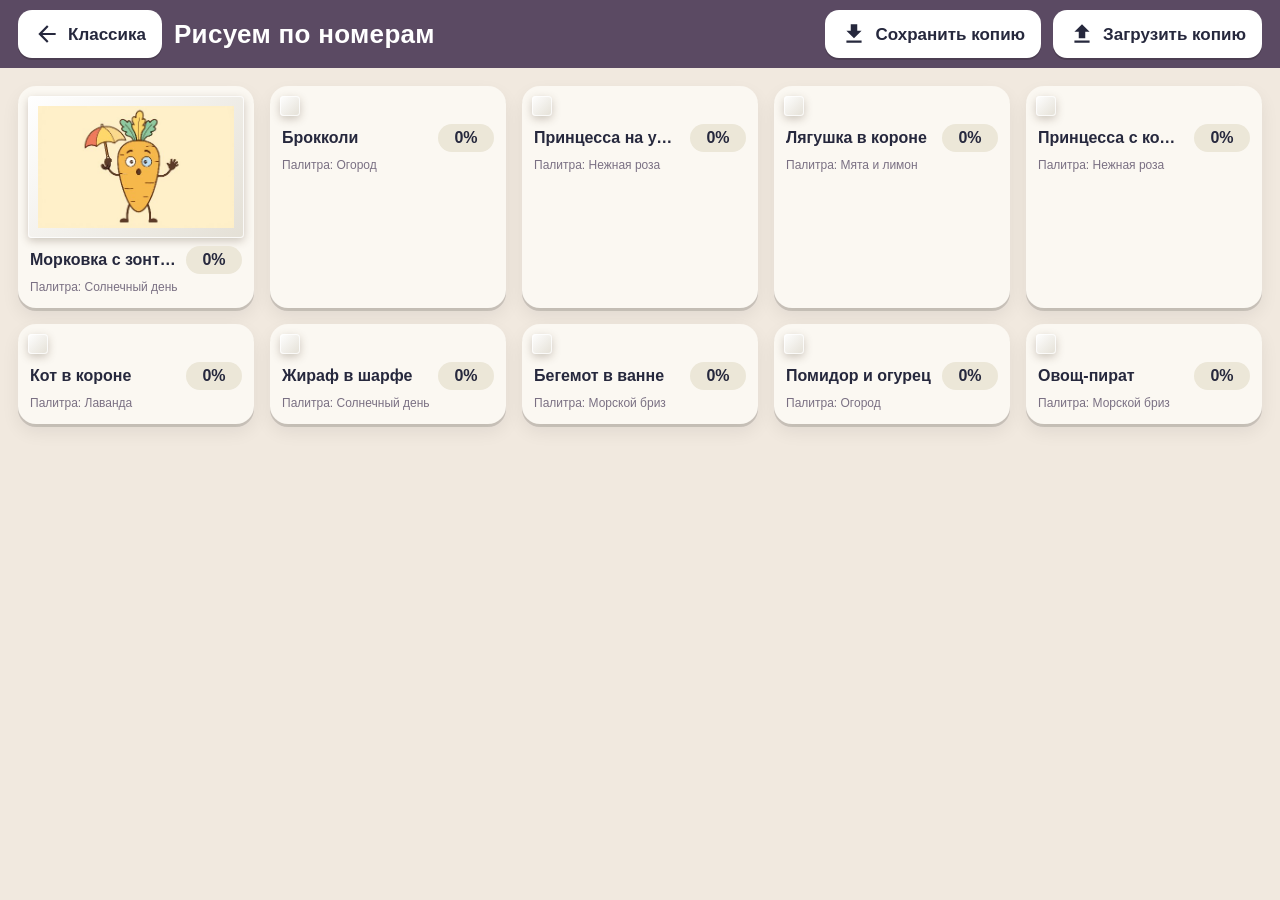
==== kit.html @ 69a75366 "Вариант «набор»: рисуем по номерам кистью, рамка, цветные контуры, 10 баночек Co-Authored-By: Claude" ====
<!doctype html>
<html lang="ru">
<head>
<meta charset="utf-8">
<meta name="viewport" content="width=device-width, initial-scale=1, maximum-scale=1, user-scalable=no, viewport-fit=cover">
<meta name="theme-color" content="#5b4a63">
<meta name="mobile-web-app-capable" content="yes">
<title>Рисуем по номерам</title>
<link rel="manifest" href="manifest.json">
<link rel="icon" href="icons/icon-192.png" type="image/png">
<link rel="stylesheet" href="css/style.css">
<link rel="stylesheet" href="css/kit.css">
</head>
<body class="kit">

<!-- ============ Галерея набора ============ -->
<section id="gallery" class="screen">
  <header class="gbar">
    <a class="btn" href="./" aria-label="Классический вариант"><svg viewBox="0 0 24 24"><path d="M20 11H7.83l5.59-5.59L12 4l-8 8 8 8 1.41-1.41L7.83 13H20v-2z"/></svg><span>Классика</span></a>
    <h1>Рисуем по номерам</h1>
    <span id="offline-badge" class="badge" hidden>Работает без интернета</span>
    <div class="spacer"></div>
    <button id="btn-export" class="btn"><svg viewBox="0 0 24 24"><path d="M19 9h-4V3H9v6H5l7 7 7-7zM5 18v2h14v-2H5z"/></svg><span>Сохранить копию</span></button>
    <button id="btn-import" class="btn"><svg viewBox="0 0 24 24"><path d="M9 16h6v-6h4l-7-7-7 7h4zm-4 2h14v2H5z"/></svg><span>Загрузить копию</span></button>
    <input id="file-import" type="file" accept=".json,application/json" hidden>
  </header>
  <main id="grid" class="grid kitgrid"></main>
</section>

<!-- ============ Холст ============ -->
<section id="paint" class="screen" hidden>
  <div class="stage">
    <div class="topbar">
      <button id="btn-back" class="btn"><svg viewBox="0 0 24 24"><path d="M20 11H7.83l5.59-5.59L12 4l-8 8 8 8 1.41-1.41L7.83 13H20v-2z"/></svg><span>Галерея</span></button>
      <button id="btn-undo" class="btn" aria-label="Отмена"><svg viewBox="0 0 24 24"><path d="M12.5 8c-2.65 0-5.05.99-6.9 2.6L2 7v9h9l-3.62-3.62c1.39-1.16 3.16-1.88 5.12-1.88 3.54 0 6.55 2.31 7.6 5.5l2.37-.78C21.08 11.03 17.15 8 12.5 8z"/></svg><span>Отмена</span></button>
      <button id="btn-redo" class="btn" aria-label="Повтор"><svg viewBox="0 0 24 24"><path d="M18.4 10.6C16.55 8.99 14.15 8 11.5 8c-4.65 0-8.58 3.03-9.96 7.22L3.9 16c1.05-3.19 4.05-5.5 7.6-5.5 1.95 0 3.73.72 5.12 1.88L13 16h9V7l-3.6 3.6z"/></svg><span>Повтор</span></button>
      <div class="seg" role="group" aria-label="Инструмент">
        <button class="segbtn tool" data-tool="b0" aria-label="Тонкая кисть"><i class="dot" style="width:10px;height:10px"></i></button>
        <button class="segbtn tool" data-tool="b1" aria-label="Средняя кисть"><i class="dot" style="width:18px;height:18px"></i></button>
        <button class="segbtn tool" data-tool="b2" aria-label="Толстая кисть"><i class="dot" style="width:28px;height:28px"></i></button>
        <button class="segbtn tool" data-tool="fill" aria-label="Залить область"><svg viewBox="0 0 24 24"><path d="M16.56 8.94L7.62 0 6.21 1.41l2.38 2.38-5.15 5.15c-.59.59-.59 1.54 0 2.12l5.5 5.5c.29.29.68.44 1.06.44s.77-.15 1.06-.44l5.5-5.5c.59-.58.59-1.53 0-2.12zM5.21 10L10 5.21 14.79 10H5.21zM19 11.5s-2 2.17-2 3.5c0 1.1.9 2 2 2s2-.9 2-2c0-1.33-2-3.5-2-3.5z"/></svg></button>
      </div>
      <button id="btn-hint" class="btn accent" aria-label="Подсказка"><svg viewBox="0 0 24 24"><path d="M9 21c0 .55.45 1 1 1h4c.55 0 1-.45 1-1v-1H9v1zm3-19C8.14 2 5 5.14 5 9c0 2.38 1.19 4.47 3 5.74V17c0 .55.45 1 1 1h6c.55 0 1-.45 1-1v-2.26c1.81-1.27 3-3.36 3-5.74 0-3.86-3.14-7-7-7z"/></svg><span>Подсказка</span></button>
      <div class="spacer"></div>
      <span id="pct" class="pct">0%</span>
      <button id="btn-clear" class="btn" aria-label="Очистить"><svg viewBox="0 0 24 24"><path d="M6 19c0 1.1.9 2 2 2h8c1.1 0 2-.9 2-2V7H6v12zM19 4h-3.5l-1-1h-5l-1 1H5v2h14V4z"/></svg></button>
    </div>
    <div id="host" class="canvas-host">
      <canvas id="cv"></canvas>
      <div class="zoombtns">
        <button id="z-in" class="btn sq" aria-label="Приблизить"><svg viewBox="0 0 24 24"><path d="M19 13h-6v6h-2v-6H5v-2h6V5h2v6h6v2z"/></svg></button>
        <button id="z-out" class="btn sq" aria-label="Отдалить"><svg viewBox="0 0 24 24"><path d="M19 13H5v-2h14v2z"/></svg></button>
        <button id="z-fit" class="btn sq" aria-label="Сбросить масштаб"><svg viewBox="0 0 24 24"><path d="M7 14H5v5h5v-2H7v-3zm-2-4h2V7h3V5H5v5zm12 7h-3v2h5v-5h-2v3zM14 5v2h3v3h2V5h-5z"/></svg></button>
      </div>
      <div id="loading" class="loading" hidden><div class="spinner"></div><div id="loading-text">Готовлю картинку…</div></div>
    </div>
  </div>
  <aside id="palette" class="panel kitpanel" aria-label="Баночки с краской"></aside>
</section>

<div id="toast" class="toast" role="status" aria-live="polite"></div>

<div id="modal" class="modal" hidden>
  <div class="dialog">
    <h2 id="modal-title"></h2>
    <p id="modal-text"></p>
    <div class="dlg-btns">
      <button id="modal-cancel" class="btn">Отмена</button>
      <button id="modal-ok" class="btn accent">Да</button>
    </div>
  </div>
</div>

<script type="module" src="js/kit.js"></script>
</body>
</html>
---- css/style.css ----
:root {
  --bg: #f3efe6;
  --ink: #26283d;
  --bar: #2b2f4a;
  --bar-ink: #ffffff;
  --btn: #ffffff;
  --btn-ink: #26283d;
  --accent: #ff8a3d;
  --accent-ink: #ffffff;
  --ok: #2e9e4f;
  --line: #d9d3c3;
  --cell: clamp(48px, 6.6vh, 60px);
}
* { box-sizing: border-box; -webkit-tap-highlight-color: transparent; }
html, body { margin: 0; height: 100%; overflow: hidden; background: var(--bg); color: var(--ink);
  font-family: "Segoe UI", Roboto, "Helvetica Neue", Arial, sans-serif; overscroll-behavior: none;
  -webkit-user-select: none; user-select: none; touch-action: manipulation; }
[hidden] { display: none !important; }
.screen { position: absolute; inset: 0; display: flex; }
svg { width: 26px; height: 26px; fill: currentColor; flex: none; }

/* ---------- кнопки ---------- */
.btn { display: inline-flex; align-items: center; justify-content: center; gap: 8px; min-height: 48px; min-width: 48px;
  padding: 0 16px; border: 0; border-radius: 14px; background: var(--btn); color: var(--btn-ink);
  font-family: inherit; font-size: 17px; font-weight: 600; line-height: 1; box-shadow: 0 2px 0 rgba(0,0,0,.18); cursor: pointer; white-space: nowrap; }
.btn:active { transform: translateY(1px); box-shadow: none; }
.btn[disabled] { opacity: .35; pointer-events: none; }
.btn.accent { background: var(--accent); color: var(--accent-ink); }
.btn.sq { padding: 0; width: 52px; min-height: 52px; border-radius: 14px; }

/* ---------- галерея ---------- */
#gallery { flex-direction: column; }
.gbar { display: flex; align-items: center; gap: 12px; padding: 10px 18px; background: var(--bar); color: var(--bar-ink); min-height: 68px; }
.gbar h1 { margin: 0; font-size: 28px; font-weight: 800; letter-spacing: .3px; }
.badge { background: rgba(255,255,255,.16); border-radius: 999px; padding: 6px 12px; font-size: 14px; }
.spacer { flex: 1; }
.grid { flex: 1; overflow-y: auto; padding: 18px; display: grid; gap: 16px;
  grid-template-columns: repeat(auto-fill, minmax(210px, 1fr)); align-content: start; }
.tile { position: relative; display: flex; flex-direction: column; padding: 0; border: 0; background: #fff; border-radius: 18px;
  overflow: hidden; box-shadow: 0 3px 0 rgba(0,0,0,.14), 0 8px 18px rgba(0,0,0,.07); cursor: pointer; font-family: inherit; color: inherit; text-align: left; }
.tile:active { transform: scale(.985); }
.tile .thumb { aspect-ratio: 1312 / 816; width: 100%; display: block; object-fit: cover; background: #fff; }
.tile .meta { width: 100%; min-width: 0; display: flex; align-items: center; gap: 10px; padding: 8px 12px 10px; }
.tile .name { flex: 1; min-width: 0; font-size: 16px; font-weight: 600; white-space: nowrap; overflow: hidden; text-overflow: ellipsis; }
.tile .pbadge { flex: none; white-space: nowrap; min-width: 56px; text-align: center; padding: 5px 8px; border-radius: 999px; background: #ece7d8; font-weight: 800; font-size: 16px; }
.tile.started .pbadge { background: #ffe2c7; }
.tile.done .pbadge { background: var(--ok); color: #fff; }
.tile .bar { height: 6px; background: #ece7d8; }
.tile .bar i { display: block; height: 100%; width: 0; background: var(--accent); }
.tile.done .bar i { background: var(--ok); }

/* ---------- экран раскраски ---------- */
#paint { flex-direction: row; }
.stage { flex: 1; min-width: 0; display: flex; flex-direction: column; }
.topbar { display: flex; align-items: center; gap: 10px; padding: 8px 12px; background: var(--bar); min-height: 66px; flex-wrap: nowrap; overflow-x: auto; }
.pct { color: #fff; font-weight: 800; font-size: 20px; min-width: 56px; text-align: right; }
.seg { display: inline-flex; background: rgba(255,255,255,.16); border-radius: 16px; padding: 4px; gap: 4px; }
.segbtn { min-height: 48px; padding: 0 16px; border: 0; border-radius: 12px; background: transparent; color: #fff; font-family: inherit; font-size: 17px; font-weight: 700; line-height: 1; cursor: pointer; white-space: nowrap; }
.segbtn.on { background: #fff; color: var(--ink); }
.canvas-host { position: relative; flex: 1; min-height: 0; background: #cfd4dc; overflow: hidden; }
.canvas-host.shake { animation: shake .32s linear; }
@keyframes shake { 0%,100% { transform: translateX(0); } 20% { transform: translateX(-9px); } 40% { transform: translateX(8px); } 60% { transform: translateX(-6px); } 80% { transform: translateX(4px); } }
#cv { position: absolute; inset: 0; width: 100%; height: 100%; touch-action: none; display: block; }
.zoombtns { position: absolute; left: 12px; bottom: 12px; display: flex; flex-direction: column; gap: 8px; }
.zoombtns .btn { opacity: .92; }
.loading { position: absolute; inset: 0; display: flex; flex-direction: column; align-items: center; justify-content: center; gap: 14px;
  background: rgba(243,239,230,.92); font-size: 20px; font-weight: 600; }
.spinner { width: 46px; height: 46px; border: 5px solid #e3dcc9; border-top-color: var(--accent); border-radius: 50%; animation: spin .9s linear infinite; }
@keyframes spin { to { transform: rotate(360deg); } }

/* ---------- палитра ---------- */
.panel { width: calc(var(--cell) * 4 + 12px * 2 + 8px * 3 + 6px); flex: none; background: #fbf8f1; border-left: 2px solid var(--line);
  padding: 10px 12px; overflow-y: auto; display: grid; grid-template-columns: repeat(4, var(--cell)); grid-auto-rows: var(--cell);
  gap: 8px; align-content: start; justify-content: center; }
.panel.numbers .sw { font-size: 24px; font-weight: 800; }
.sw { position: relative; border: 3px solid rgba(0,0,0,.14); border-radius: 14px; padding: 0; cursor: pointer; display: flex; align-items: center; justify-content: center;
  font-family: inherit; box-shadow: 0 2px 0 rgba(0,0,0,.14); }
.sw:active { transform: translateY(1px); }
.sw.sel { border-color: #fff; outline: 4px solid var(--ink); outline-offset: -1px; z-index: 1; }
.sw .left { position: absolute; right: 3px; bottom: 2px; font-size: 11px; font-weight: 700; padding: 1px 4px; border-radius: 8px; background: rgba(255,255,255,.85); color: #222; }
.sw.done { opacity: .45; }
.sw.done .left { background: var(--ok); color: #fff; }
.sw.pulse { animation: pulse .5s ease 2; }
@keyframes pulse { 50% { transform: scale(1.18); } }
.sw.custom { background: conic-gradient(red, yellow, lime, aqua, blue, magenta, red); overflow: hidden; }
.sw.custom input { position: absolute; inset: 0; width: 100%; height: 100%; opacity: 0; cursor: pointer; border: 0; padding: 0; }
.sw.custom svg { fill: #fff; filter: drop-shadow(0 0 3px rgba(0,0,0,.8)); pointer-events: none; }

/* ---------- прочее ---------- */
.toast { position: fixed; left: 50%; bottom: 28px; transform: translate(-50%, 20px); background: rgba(30,32,50,.94); color: #fff; padding: 14px 22px;
  border-radius: 16px; font-size: 18px; font-weight: 600; opacity: 0; pointer-events: none; transition: opacity .2s, transform .2s; z-index: 50; max-width: 80vw; text-align: center; }
.toast.show { opacity: 1; transform: translate(-50%, 0); }
.modal { position: fixed; inset: 0; background: rgba(20,22,40,.55); display: flex; align-items: center; justify-content: center; z-index: 60; }
.dialog { background: #fff; border-radius: 22px; padding: 24px 26px; width: min(520px, 90vw); box-shadow: 0 20px 60px rgba(0,0,0,.4); }
.dialog h2 { margin: 0 0 8px; font-size: 24px; }
.dialog p { margin: 0 0 20px; font-size: 18px; line-height: 1.35; }
.dlg-btns { display: flex; justify-content: flex-end; gap: 12px; }
.dlg-btns .btn { box-shadow: 0 2px 0 rgba(0,0,0,.25); border: 2px solid #e7e1d1; }
.dlg-btns .btn.accent { border-color: transparent; }

@media (max-width: 1100px) { .topbar .btn span { display: none; } .topbar #btn-back span { display: inline; } }
@media (max-width: 820px) { .panel { --cell: 48px; } .gbar .btn span { display: none; } }

/* ---------- инструменты и эффекты ---------- */
.sec { grid-column: 1 / -1; align-self: end; padding: 2px 2px 0; font-size: 13px; font-weight: 800; letter-spacing: .6px;
  text-transform: uppercase; color: #77748a; height: auto; }
.sw.tool { background: #fff; color: var(--ink); }
.sw.tool svg { width: 30px; height: 30px; }
.sw .dot { display: block; background: var(--ink); border-radius: 50%; }
.sw.fx { --cur: #e53935; font-size: 26px; line-height: 1; color: #fff; text-shadow: 0 0 3px rgba(0,0,0,.45); }
.fx-plain { background: var(--cur); }
.fx-glitter {
  background:
    radial-gradient(circle at 24% 28%, #fff 0 2px, transparent 3px),
    radial-gradient(circle at 74% 24%, #fff 0 1.5px, transparent 2.5px),
    radial-gradient(circle at 60% 72%, #ffe27a 0 2.5px, transparent 3.5px),
    radial-gradient(circle at 22% 76%, #fff 0 1.5px, transparent 2.5px),
    radial-gradient(circle at 84% 62%, #fff 0 1.5px, transparent 2.5px),
    var(--cur);
}
.fx-rainbow { background: linear-gradient(135deg, #ff3b3b, #ff9a1f, #ffe135, #4cd964, #35c8ff, #6b5bff, #c453ff); }
.fx-hearts, .fx-stars { background: #fde8ef; background: color-mix(in srgb, var(--cur) 22%, white); color: var(--cur); text-shadow: none; }
.fx-gold { background: linear-gradient(135deg, #9a7418, #e8c25a 35%, #fff1a8 55%, #e8c25a 75%, #9a7418); }
.fx-silver { background: linear-gradient(135deg, #8d949e, #dfe3e8 35%, #fff 55%, #dfe3e8 75%, #8d949e); }
.fx-pearl { background: linear-gradient(135deg, #ffd1e8, #d8c8ff 28%, #c4f0ff 52%, #d4ffe8 74%, #fff3c4); }
a.btn { text-decoration: none; }
---- css/kit.css ----
/* Вариант «набор»: пастельные тона, рамка, баночки с краской */
body.kit { --bg: #f1e9df; --bar: #5b4a63; --accent: #e8738f; --pot: clamp(68px, 10vh, 90px); background: var(--bg); }

.kit .gbar h1 { font-size: 26px; }
.kit .topbar { gap: 8px; }
.kit .canvas-host { background: #d9d0c4; }
.kit .loading { background: rgba(241,233,223,.93); }

/* галерея: готовая картинка в рамке, как на коробке */
.kitgrid { grid-template-columns: repeat(auto-fill, minmax(230px, 1fr)); }
.kit .tile { background: #fbf8f2; }
.kit .tile .frame { padding: 10px; background: linear-gradient(135deg, #fff, #e4e0d6); margin: 10px 10px 0; border-radius: 4px; box-shadow: 0 3px 8px rgba(70,50,30,.25), inset 0 0 0 1px rgba(255,255,255,.8); }
.kit .tile .thumb { width: 100%; aspect-ratio: 1312 / 816; background: #fff; box-shadow: inset 0 0 0 1px rgba(0,0,0,.18); object-fit: cover; display: block; }
.kit .tile .thumb.wait { background: repeating-linear-gradient(45deg, #fff, #fff 8px, #f3efe7 8px, #f3efe7 16px); }
.kit .tile .bar i { background: var(--accent); }
.kit .tile.started .pbadge { background: #fbd9e2; }
.kit .tile .sub { font-size: 12px; color: #7a7083; padding: 0 12px 8px; margin-top: -4px; }

/* инструменты в верхней панели */
.seg .dot { display: block; background: currentColor; border-radius: 50%; }
.seg .segbtn { display: inline-flex; align-items: center; justify-content: center; min-width: 52px; padding: 0 10px; }
.seg .segbtn svg { width: 26px; height: 26px; }

/* панель с баночками */
.kitpanel { width: calc(var(--pot) * 2 + 12px + 14px * 2 + 8px); padding: 16px 14px; display: flex; flex-direction: column; align-items: center; justify-content: flex-start; align-content: flex-start; gap: 10px; background: #f8f2e9; border-left: 2px solid #e3d8c8; }
.kitpanel .ttl { font-size: 13px; font-weight: 800; letter-spacing: .6px; text-transform: uppercase; color: #8b7f95; align-self: flex-start; }
.pots { display: grid; grid-template-columns: repeat(2, var(--pot)); gap: 14px 12px; }
.pot { --c: #ccc; position: relative; width: var(--pot); height: var(--pot); padding: 0; border: 0; border-radius: 50%; background: #fff; cursor: pointer;
  box-shadow: 0 4px 0 rgba(60,40,30,.2), 0 0 0 2px rgba(60,40,30,.07); transition: transform .12s; }
.pot .paint { position: absolute; inset: 8%; border-radius: 50%;
  background: radial-gradient(circle at 32% 26%, rgba(255,255,255,.7) 0 9%, transparent 10%), radial-gradient(circle at 50% 55%, var(--c) 0 58%, color-mix(in srgb, var(--c) 80%, #000) 100%);
  box-shadow: inset 0 -5px 8px rgba(0,0,0,.16), inset 0 3px 5px rgba(255,255,255,.4); }
.pot .num { position: absolute; left: 50%; top: 50%; width: 46%; height: 46%; transform: translate(-50%, -50%); border-radius: 50%; background: #fff; color: #2a2638;
  font-weight: 800; font-size: calc(var(--pot) * .27); display: flex; align-items: center; justify-content: center; box-shadow: 0 1px 3px rgba(0,0,0,.35); }
.pot .left { position: absolute; right: -5px; bottom: -5px; min-width: 26px; height: 26px; padding: 0 6px; border-radius: 13px; background: #5b4a63; color: #fff; font-size: 13px; font-weight: 700;
  display: flex; align-items: center; justify-content: center; border: 2px solid #f8f2e9; }
.pot.sel { transform: translateY(-5px) scale(1.07); box-shadow: 0 0 0 4px #5b4a63, 0 9px 0 rgba(60,40,30,.18); z-index: 1; }
.pot.done { opacity: .42; }
.pot.done .left { background: var(--ok); }
.pot.empty { opacity: .25; pointer-events: none; }
.pot.glitter .paint::after { content: ''; position: absolute; inset: 0; border-radius: 50%;
  background: radial-gradient(circle at 22% 62%, #fff 0 2px, transparent 3px), radial-gradient(circle at 78% 30%, #fff 0 2px, transparent 3px), radial-gradient(circle at 70% 78%, #fff6c9 0 2.5px, transparent 3.5px),
    radial-gradient(circle at 36% 20%, #fff6c9 0 1.5px, transparent 2.5px), radial-gradient(circle at 86% 58%, #fff 0 1.5px, transparent 2.5px); }
.pot.pulse { animation: pulse .5s ease 2; }
.potname { font-size: 12px; color: #7a7083; text-align: center; min-height: 32px; line-height: 1.25; }
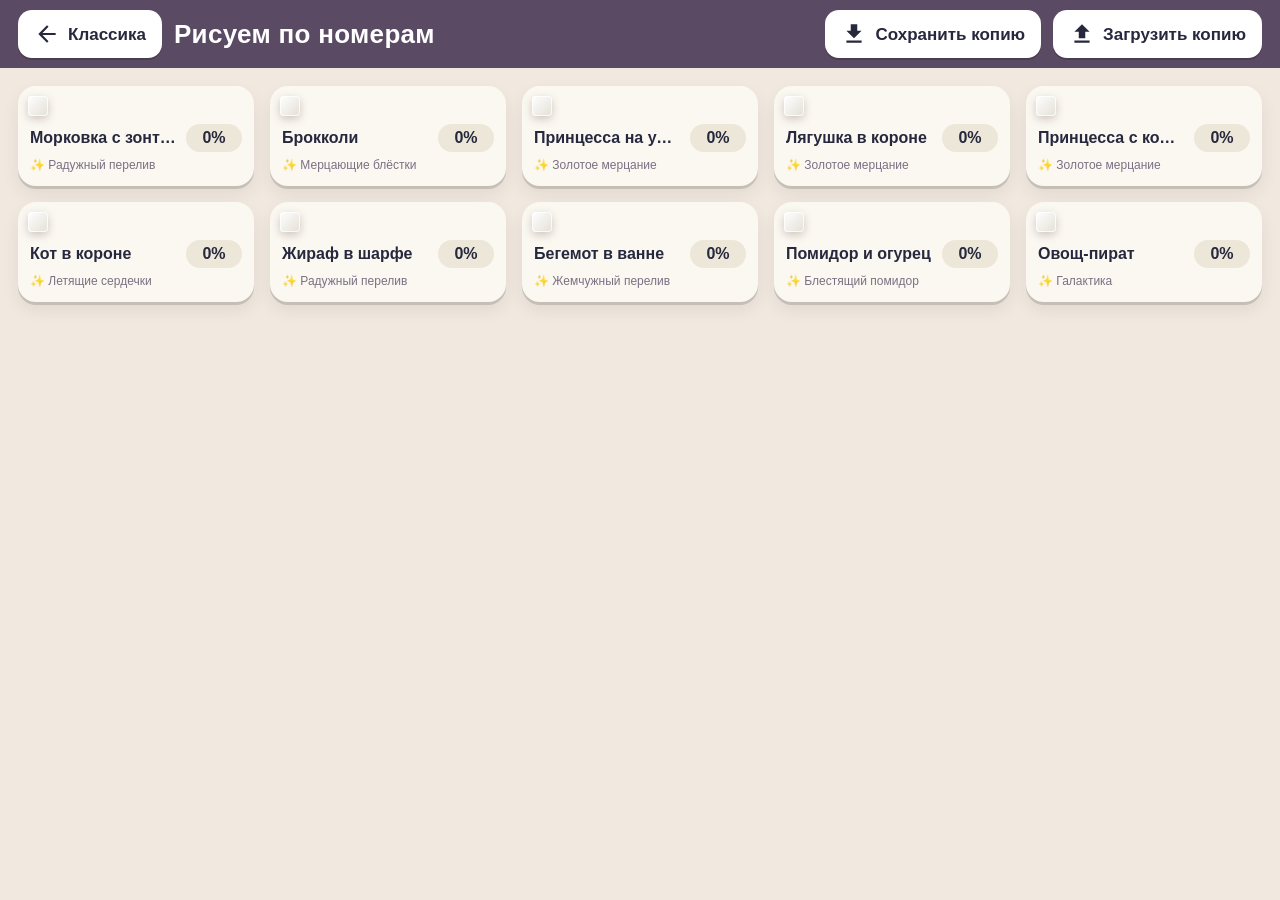
==== commit 6ae0176b: "Нормальные цвета по картинкам и анимированные волшебные краски Co-Authored-By: Claude Sonnet 5.5 <no" ====
--- a/kit.html
+++ b/kit.html
@@ -50,6 +50,7 @@
       <div class="zoombtns">
         <button id="z-in" class="btn sq" aria-label="Приблизить"><svg viewBox="0 0 24 24"><path d="M19 13h-6v6h-2v-6H5v-2h6V5h2v6h6v2z"/></svg></button>
         <button id="z-out" class="btn sq" aria-label="Отдалить"><svg viewBox="0 0 24 24"><path d="M19 13H5v-2h14v2z"/></svg></button>
+        <button id="z-anim" class="btn sq" aria-label="Анимация красок" aria-pressed="true"><svg viewBox="0 0 24 24"><path d="M19 9l1.25-2.75L23 5l-2.75-1.25L19 1l-1.25 2.75L15 5l2.75 1.25L19 9zm-7.5.5L9 4 6.5 9.5 1 12l5.5 2.5L9 20l2.5-5.5L17 12l-5.5-2.5zM19 15l-1.25 2.75L15 19l2.75 1.25L19 23l1.25-2.75L23 19l-2.75-1.25L19 15z"/></svg></button>
         <button id="z-fit" class="btn sq" aria-label="Сбросить масштаб"><svg viewBox="0 0 24 24"><path d="M7 14H5v5h5v-2H7v-3zm-2-4h2V7h3V5H5v5zm12 7h-3v2h5v-5h-2v3zM14 5v2h3v3h2V5h-5z"/></svg></button>
       </div>
       <div id="loading" class="loading" hidden><div class="spinner"></div><div id="loading-text">Готовлю картинку…</div></div>
--- a/css/style.css
+++ b/css/style.css
@@ -124,3 +124,23 @@
 .fx-silver { background: linear-gradient(135deg, #8d949e, #dfe3e8 35%, #fff 55%, #dfe3e8 75%, #8d949e); }
 .fx-pearl { background: linear-gradient(135deg, #ffd1e8, #d8c8ff 28%, #c4f0ff 52%, #d4ffe8 74%, #fff3c4); }
 a.btn { text-decoration: none; }
+
+/* ---------- волшебные (анимированные) краски ---------- */
+@keyframes flow { to { background-position: 300% 0; } }
+@keyframes glow { from { filter: brightness(1) saturate(1); } to { filter: brightness(1.28) saturate(1.25); } }
+@keyframes beat { from { font-size: 20px; } to { font-size: 31px; } }
+.fx-twinkle {
+  background:
+    radial-gradient(circle at 24% 28%, #fff 0 2.5px, transparent 4px), radial-gradient(circle at 74% 24%, #fff 0 2px, transparent 3.5px),
+    radial-gradient(circle at 60% 72%, #ffe27a 0 3px, transparent 4.5px), radial-gradient(circle at 22% 76%, #fff 0 2px, transparent 3.5px), var(--cur);
+  animation: glow 1.3s ease-in-out infinite alternate;
+}
+.fx-rainflow { background: linear-gradient(120deg, #ff3b3b, #ff9a1f, #ffe135, #4cd964, #35c8ff, #6b5bff, #c453ff, #ff3b3b); background-size: 300% 100%; animation: flow 2.6s linear infinite; }
+.fx-galaxy {
+  background: radial-gradient(circle at 28% 30%, rgba(200,80,170,.8), transparent 55%), radial-gradient(circle at 76% 72%, rgba(58,160,200,.8), transparent 55%),
+    radial-gradient(circle at 60% 25%, #fff 0 1.5px, transparent 2.5px), radial-gradient(circle at 30% 75%, #fff 0 1.5px, transparent 2.5px), #2a1b5a;
+  animation: glow 1.8s ease-in-out infinite alternate;
+}
+.fx-pearlflow { background: linear-gradient(120deg, #ffd1e8, #d8c8ff, #c4f0ff, #d4ffe8, #fff3c4, #ffd1e8); background-size: 300% 100%; animation: flow 3.6s linear infinite; }
+.fx-flyhearts { background: #fde8ef; color: #ff4f81; text-shadow: none; animation: beat .9s ease-in-out infinite alternate; }
+@media (prefers-reduced-motion: reduce) { .fx-twinkle, .fx-rainflow, .fx-galaxy, .fx-pearlflow, .fx-flyhearts { animation: none; } }
--- a/css/kit.css
+++ b/css/kit.css
@@ -27,9 +27,9 @@
 .pots { display: grid; grid-template-columns: repeat(2, var(--pot)); gap: 14px 12px; }
 .pot { --c: #ccc; position: relative; width: var(--pot); height: var(--pot); padding: 0; border: 0; border-radius: 50%; background: #fff; cursor: pointer;
   box-shadow: 0 4px 0 rgba(60,40,30,.2), 0 0 0 2px rgba(60,40,30,.07); transition: transform .12s; }
-.pot .paint { position: absolute; inset: 8%; border-radius: 50%;
-  background: radial-gradient(circle at 32% 26%, rgba(255,255,255,.7) 0 9%, transparent 10%), radial-gradient(circle at 50% 55%, var(--c) 0 58%, color-mix(in srgb, var(--c) 80%, #000) 100%);
+.pot .paint { position: absolute; inset: 8%; border-radius: 50%; background: radial-gradient(circle at 50% 55%, var(--c) 0 58%, color-mix(in srgb, var(--c) 80%, #000) 100%);
   box-shadow: inset 0 -5px 8px rgba(0,0,0,.16), inset 0 3px 5px rgba(255,255,255,.4); }
+.pot .paint::before { content: ''; position: absolute; inset: 0; border-radius: 50%; z-index: 1; background: radial-gradient(circle at 32% 26%, rgba(255,255,255,.7) 0 9%, transparent 10%); }
 .pot .num { position: absolute; left: 50%; top: 50%; width: 46%; height: 46%; transform: translate(-50%, -50%); border-radius: 50%; background: #fff; color: #2a2638;
   font-weight: 800; font-size: calc(var(--pot) * .27); display: flex; align-items: center; justify-content: center; box-shadow: 0 1px 3px rgba(0,0,0,.35); }
 .pot .left { position: absolute; right: -5px; bottom: -5px; min-width: 26px; height: 26px; padding: 0 6px; border-radius: 13px; background: #5b4a63; color: #fff; font-size: 13px; font-weight: 700;
@@ -43,3 +43,13 @@
     radial-gradient(circle at 36% 20%, #fff6c9 0 1.5px, transparent 2.5px), radial-gradient(circle at 86% 58%, #fff 0 1.5px, transparent 2.5px); }
 .pot.pulse { animation: pulse .5s ease 2; }
 .potname { font-size: 12px; color: #7a7083; text-align: center; min-height: 32px; line-height: 1.25; }
+
+/* волшебные (анимированные) баночки */
+.pot.fx-twinkle .paint, .pot.fx-flyhearts .paint { animation: glow 1.3s ease-in-out infinite alternate; }
+.pot.fx-rainflow .paint { background: linear-gradient(120deg, #ff3b3b, #ff9a1f, #ffe135, #4cd964, #35c8ff, #6b5bff, #c453ff, #ff3b3b); background-size: 300% 100%; animation: flow 2.6s linear infinite; }
+.pot.fx-pearlflow .paint { background: linear-gradient(120deg, #ffd1e8, #d8c8ff, #c4f0ff, #d4ffe8, #fff3c4, #ffd1e8); background-size: 300% 100%; animation: flow 3.6s linear infinite; }
+.pot.fx-galaxy .paint { background: radial-gradient(circle at 30% 30%, rgba(200,80,170,.85), transparent 55%), radial-gradient(circle at 74% 72%, rgba(58,160,200,.85), transparent 55%), #2a1b5a; animation: glow 1.8s ease-in-out infinite alternate; }
+.pot.fx-galaxy .paint::after, .pot.fx-flyhearts .paint::after, .pot.fx-twinkle .paint::after { content: ''; position: absolute; inset: 0; border-radius: 50%;
+  background: radial-gradient(circle at 22% 62%, #fff 0 2px, transparent 3px), radial-gradient(circle at 78% 30%, #fff 0 2px, transparent 3px), radial-gradient(circle at 70% 78%, #fff6c9 0 2.5px, transparent 3.5px); }
+.pot.fx-flyhearts .paint::after { background: radial-gradient(circle at 30% 70%, #ff4f81 0 4px, transparent 5px), radial-gradient(circle at 70% 40%, #ff4f81 0 3px, transparent 4px), radial-gradient(circle at 55% 78%, #fff 0 3px, transparent 4px); }
+@media (prefers-reduced-motion: reduce) { .pot.magic .paint { animation: none; } }
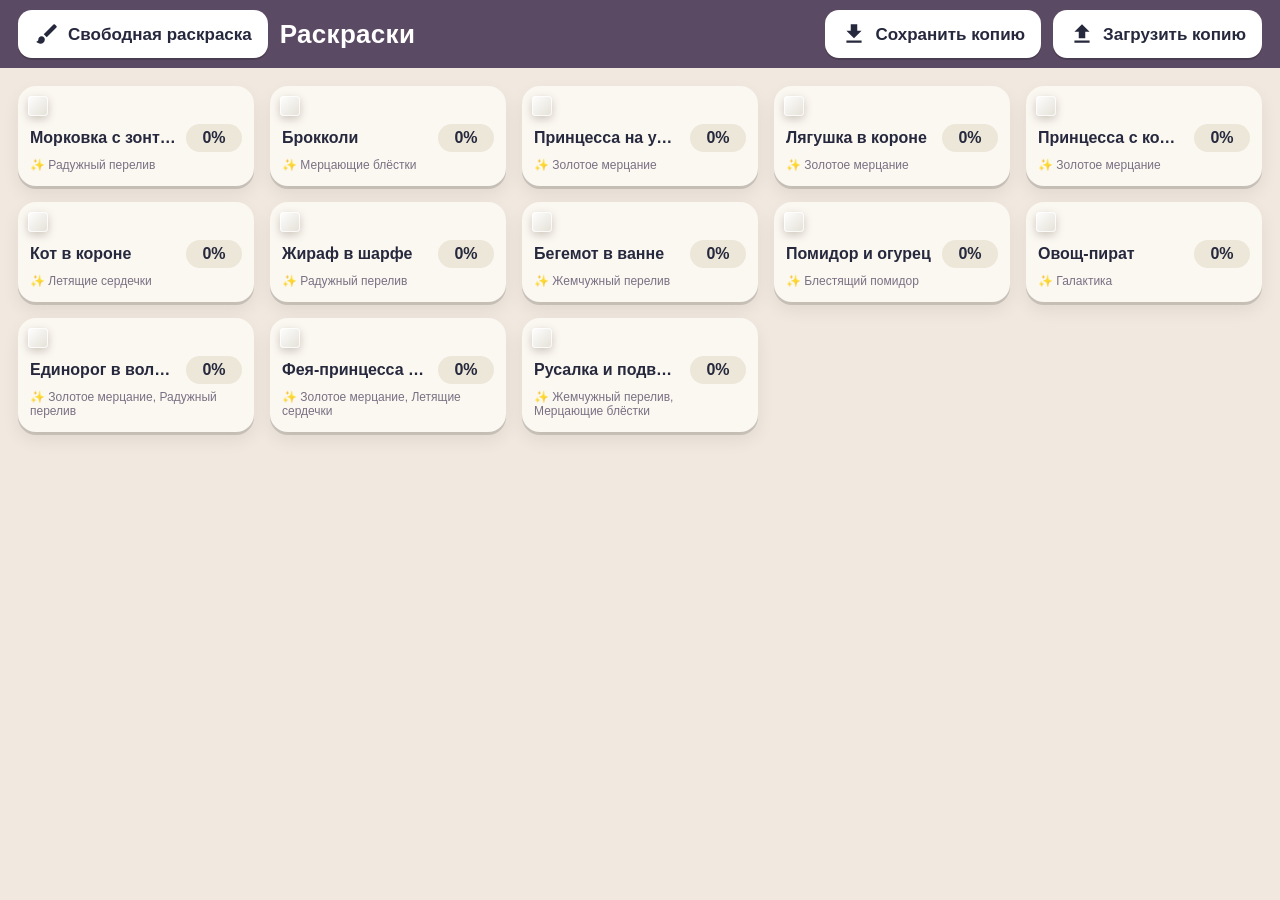
==== commit 168cbe0a: "Три новые картинки, боевое приложение: раскраски по номерам как главная, свободная раскраска в free." ====
--- a/kit.html
+++ b/kit.html
@@ -1,77 +1,5 @@
 <!doctype html>
-<html lang="ru">
-<head>
-<meta charset="utf-8">
-<meta name="viewport" content="width=device-width, initial-scale=1, maximum-scale=1, user-scalable=no, viewport-fit=cover">
-<meta name="theme-color" content="#5b4a63">
-<meta name="mobile-web-app-capable" content="yes">
-<title>Рисуем по номерам</title>
-<link rel="manifest" href="manifest.json">
-<link rel="icon" href="icons/icon-192.png" type="image/png">
-<link rel="stylesheet" href="css/style.css">
-<link rel="stylesheet" href="css/kit.css">
-</head>
-<body class="kit">
-
-<!-- ============ Галерея набора ============ -->
-<section id="gallery" class="screen">
-  <header class="gbar">
-    <a class="btn" href="./" aria-label="Классический вариант"><svg viewBox="0 0 24 24"><path d="M20 11H7.83l5.59-5.59L12 4l-8 8 8 8 1.41-1.41L7.83 13H20v-2z"/></svg><span>Классика</span></a>
-    <h1>Рисуем по номерам</h1>
-    <span id="offline-badge" class="badge" hidden>Работает без интернета</span>
-    <div class="spacer"></div>
-    <button id="btn-export" class="btn"><svg viewBox="0 0 24 24"><path d="M19 9h-4V3H9v6H5l7 7 7-7zM5 18v2h14v-2H5z"/></svg><span>Сохранить копию</span></button>
-    <button id="btn-import" class="btn"><svg viewBox="0 0 24 24"><path d="M9 16h6v-6h4l-7-7-7 7h4zm-4 2h14v2H5z"/></svg><span>Загрузить копию</span></button>
-    <input id="file-import" type="file" accept=".json,application/json" hidden>
-  </header>
-  <main id="grid" class="grid kitgrid"></main>
-</section>
-
-<!-- ============ Холст ============ -->
-<section id="paint" class="screen" hidden>
-  <div class="stage">
-    <div class="topbar">
-      <button id="btn-back" class="btn"><svg viewBox="0 0 24 24"><path d="M20 11H7.83l5.59-5.59L12 4l-8 8 8 8 1.41-1.41L7.83 13H20v-2z"/></svg><span>Галерея</span></button>
-      <button id="btn-undo" class="btn" aria-label="Отмена"><svg viewBox="0 0 24 24"><path d="M12.5 8c-2.65 0-5.05.99-6.9 2.6L2 7v9h9l-3.62-3.62c1.39-1.16 3.16-1.88 5.12-1.88 3.54 0 6.55 2.31 7.6 5.5l2.37-.78C21.08 11.03 17.15 8 12.5 8z"/></svg><span>Отмена</span></button>
-      <button id="btn-redo" class="btn" aria-label="Повтор"><svg viewBox="0 0 24 24"><path d="M18.4 10.6C16.55 8.99 14.15 8 11.5 8c-4.65 0-8.58 3.03-9.96 7.22L3.9 16c1.05-3.19 4.05-5.5 7.6-5.5 1.95 0 3.73.72 5.12 1.88L13 16h9V7l-3.6 3.6z"/></svg><span>Повтор</span></button>
-      <div class="seg" role="group" aria-label="Инструмент">
-        <button class="segbtn tool" data-tool="b0" aria-label="Тонкая кисть"><i class="dot" style="width:10px;height:10px"></i></button>
-        <button class="segbtn tool" data-tool="b1" aria-label="Средняя кисть"><i class="dot" style="width:18px;height:18px"></i></button>
-        <button class="segbtn tool" data-tool="b2" aria-label="Толстая кисть"><i class="dot" style="width:28px;height:28px"></i></button>
-        <button class="segbtn tool" data-tool="fill" aria-label="Залить область"><svg viewBox="0 0 24 24"><path d="M16.56 8.94L7.62 0 6.21 1.41l2.38 2.38-5.15 5.15c-.59.59-.59 1.54 0 2.12l5.5 5.5c.29.29.68.44 1.06.44s.77-.15 1.06-.44l5.5-5.5c.59-.58.59-1.53 0-2.12zM5.21 10L10 5.21 14.79 10H5.21zM19 11.5s-2 2.17-2 3.5c0 1.1.9 2 2 2s2-.9 2-2c0-1.33-2-3.5-2-3.5z"/></svg></button>
-      </div>
-      <button id="btn-hint" class="btn accent" aria-label="Подсказка"><svg viewBox="0 0 24 24"><path d="M9 21c0 .55.45 1 1 1h4c.55 0 1-.45 1-1v-1H9v1zm3-19C8.14 2 5 5.14 5 9c0 2.38 1.19 4.47 3 5.74V17c0 .55.45 1 1 1h6c.55 0 1-.45 1-1v-2.26c1.81-1.27 3-3.36 3-5.74 0-3.86-3.14-7-7-7z"/></svg><span>Подсказка</span></button>
-      <div class="spacer"></div>
-      <span id="pct" class="pct">0%</span>
-      <button id="btn-clear" class="btn" aria-label="Очистить"><svg viewBox="0 0 24 24"><path d="M6 19c0 1.1.9 2 2 2h8c1.1 0 2-.9 2-2V7H6v12zM19 4h-3.5l-1-1h-5l-1 1H5v2h14V4z"/></svg></button>
-    </div>
-    <div id="host" class="canvas-host">
-      <canvas id="cv"></canvas>
-      <div class="zoombtns">
-        <button id="z-in" class="btn sq" aria-label="Приблизить"><svg viewBox="0 0 24 24"><path d="M19 13h-6v6h-2v-6H5v-2h6V5h2v6h6v2z"/></svg></button>
-        <button id="z-out" class="btn sq" aria-label="Отдалить"><svg viewBox="0 0 24 24"><path d="M19 13H5v-2h14v2z"/></svg></button>
-        <button id="z-anim" class="btn sq" aria-label="Анимация красок" aria-pressed="true"><svg viewBox="0 0 24 24"><path d="M19 9l1.25-2.75L23 5l-2.75-1.25L19 1l-1.25 2.75L15 5l2.75 1.25L19 9zm-7.5.5L9 4 6.5 9.5 1 12l5.5 2.5L9 20l2.5-5.5L17 12l-5.5-2.5zM19 15l-1.25 2.75L15 19l2.75 1.25L19 23l1.25-2.75L23 19l-2.75-1.25L19 15z"/></svg></button>
-        <button id="z-fit" class="btn sq" aria-label="Сбросить масштаб"><svg viewBox="0 0 24 24"><path d="M7 14H5v5h5v-2H7v-3zm-2-4h2V7h3V5H5v5zm12 7h-3v2h5v-5h-2v3zM14 5v2h3v3h2V5h-5z"/></svg></button>
-      </div>
-      <div id="loading" class="loading" hidden><div class="spinner"></div><div id="loading-text">Готовлю картинку…</div></div>
-    </div>
-  </div>
-  <aside id="palette" class="panel kitpanel" aria-label="Баночки с краской"></aside>
-</section>
-
-<div id="toast" class="toast" role="status" aria-live="polite"></div>
-
-<div id="modal" class="modal" hidden>
-  <div class="dialog">
-    <h2 id="modal-title"></h2>
-    <p id="modal-text"></p>
-    <div class="dlg-btns">
-      <button id="modal-cancel" class="btn">Отмена</button>
-      <button id="modal-ok" class="btn accent">Да</button>
-    </div>
-  </div>
-</div>
-
-<script type="module" src="js/kit.js"></script>
-</body>
-</html>
+<html lang="ru"><head><meta charset="utf-8"><title>Раскраски</title>
+<meta http-equiv="refresh" content="0; url=./">
+<script>location.replace('./' + location.hash);</script>
+</head><body><a href="./">Раскраски</a></body></html>
